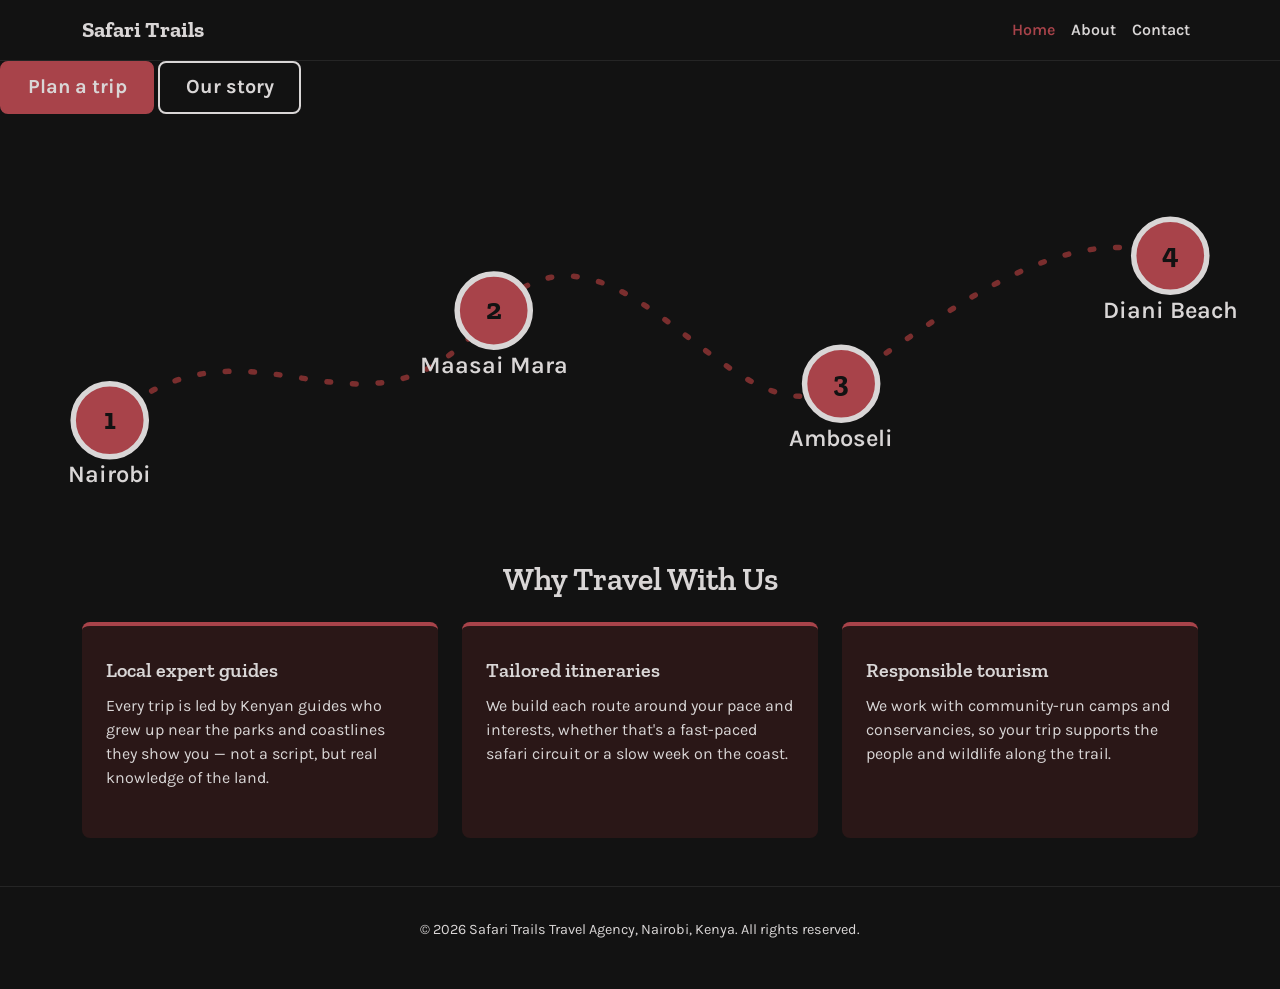
==== index.html @ f6e45094 "Complete index.html with css" ====
<!DOCTYPE html>
<html lang="en">
<head>
  <meta charset="UTF-8">
  <meta name="viewport" content="width=device-width, initial-scale=1.0">
  <title>Safari Trails Travel Agency | Kenya Safari &amp; Travel Specialists</title>
  <meta name="description" content="Safari Trails Travel Agency designs guided safari and getaway routes across Kenya, from the Maasai Mara to the Diani coast.">

  <!-- Bootstrap 5 -->
  <link href="https://cdn.jsdelivr.net/npm/bootstrap@5.3.3/dist/css/bootstrap.min.css" rel="stylesheet">

  <!-- Custom styles -->
  <link rel="stylesheet" href="css/style.css">
</head>
<body>

  <!-- Navigation -->
  <header>
    <nav class="navbar navbar-expand-lg navbar-dark sticky-top">
      <div class="container">
        <a class="navbar-brand" href="index.html">Safari Trails</a>
        <button class="navbar-toggler" type="button" data-bs-toggle="collapse" data-bs-target="#mainNav" aria-controls="mainNav" aria-expanded="false" aria-label="Toggle navigation">
          <span class="navbar-toggler-icon"></span>
        </button>
        <div class="collapse navbar-collapse" id="mainNav">
          <ul class="navbar-nav ms-auto">
            <li class="nav-item"><a class="nav-link active" aria-current="page" href="index.html">Home</a></li>
            <li class="nav-item"><a class="nav-link" href="about.html">About</a></li>
            <li class="nav-item"><a class="nav-link" href="contact.html">Contact</a></li>
          </ul>
        </div>
      </div>
    </nav>
  </header>

  <!-- Hero -->
  <a href="contact.html" class="btn btn-trail btn-lg">Plan a trip</a>
          <a href="about.html" class="btn btn-trail-outline btn-lg">Our story</a>
        </div>
      </div>

      <!-- Signature element: the Safari Trails route map -->
      <svg class="trail-map" viewBox="0 0 700 200" xmlns="http://www.w3.org/2000/svg"
           role="img" aria-label="Route map showing the Safari Trails journey from Nairobi to the Maasai Mara, Amboseli and Diani Beach">
        <path class="trail-path" d="M60,150 C140,80 200,180 270,90 C340,20 400,170 460,130 C520,90 580,40 640,60" />
        <g class="trail-stop">
          <circle cx="60" cy="150" r="20"/>
          <text class="stop-number" x="60" y="151">1</text>
          <text class="stop-label" x="60" y="184">Nairobi</text>
        </g>
        <g class="trail-stop">
          <circle cx="270" cy="90" r="20"/>
          <text class="stop-number" x="270" y="91">2</text>
          <text class="stop-label" x="270" y="124">Maasai Mara</text>
        </g>
        <g class="trail-stop">
          <circle cx="460" cy="130" r="20"/>
          <text class="stop-number" x="460" y="131">3</text>
          <text class="stop-label" x="460" y="164">Amboseli</text>
        </g>
        <g class="trail-stop">
          <circle cx="640" cy="60" r="20"/>
          <text class="stop-number" x="640" y="61">4</text>
          <text class="stop-label" x="640" y="94">Diani Beach</text>
        </g>
      </svg>
    </div>
  </section>

  <!-- Why travel with us -->
  <section class="py-5">
    <div class="container">
      <h2 class="text-center mb-4">Why Travel With Us</h2>
      <div class="row g-4">
        <div class="col-md-4">
          <div class="value-card">
            <h3>Local expert guides</h3>
            <p>Every trip is led by Kenyan guides who grew up near the
              parks and coastlines they show you &mdash; not a script,
              but real knowledge of the land.</p>
          </div>
        </div>
        <div class="col-md-4">
          <div class="value-card">
            <h3>Tailored itineraries</h3>
            <p>We build each route around your pace and interests,
              whether that's a fast-paced safari circuit or a slow week
              on the coast.</p>
          </div>
        </div>
        <div class="col-md-4">
          <div class="value-card">
            <h3>Responsible tourism</h3>
            <p>We work with community-run camps and conservancies,
              so your trip supports the people and wildlife along
              the trail.</p>
          </div>
        </div>
      </div>
    </div>
  </section>

  <!-- Footer -->

  <!-- Footer -->
  <footer>
    <div class="container">
      <p>&copy; 2026 Safari Trails Travel Agency, Nairobi, Kenya. All rights reserved.</p>
    </div>
  </footer>

  <!-- Bootstrap JS -->
  <script src="https://cdn.jsdelivr.net/npm/bootstrap@5.3.3/dist/js/bootstrap.bundle.min.js"></script>
  <script src="js/script.js"></script>
</body>
</html>
---- css/style.css ----
/* =========================================================
   Safari Trails Travel Agency — Base Stylesheet
   Design tokens: colour palette, typography, layout primitives
   ========================================================= */

@import url('https://fonts.googleapis.com/css2?family=Zilla+Slab:wght@500;600;700&family=Karla:wght@400;500;600;700&display=swap');

:root {
  /* Colour palette */
  --color-bark: #121212;     
  --color-grass: #D9D6D6;   
  --color-surface: #2A1717; 
  --color-amber: #A8434A;    
  --color-rust: #7A2E2E;     
  --color-olive: #8C8C8C;    

  /* Typography */
  --font-display: "Zilla Slab", serif;
  --font-body: "Karla", sans-serif;
}

/*  Base */
body {
  font-family: var(--font-body);
  color: var(--color-grass);
  background-color: var(--color-bark);
}

h1, h2, h3, h4, h5, h6 {
  font-family: var(--font-display);
  font-weight: 600;
  color: var(--color-grass);
}

a { color: var(--color-rust); text-decoration: none; }
a:hover { color: var(--color-amber); }

.eyebrow {
  text-transform: uppercase;
  letter-spacing: 0.18em;
  font-size: 0.8rem;
  font-weight: 700;
  color: var(--color-amber);
}

/* Navigation */
.navbar {
  background-color: var(--color-bark);
  border-bottom: 1px solid rgba(255, 255, 255, 0.08);
}

.navbar-brand {
  font-family: var(--font-display);
  font-weight: 700;
  font-size: 1.4rem;
  color: var(--color-grass) !important;
}

.navbar-nav .nav-link {
  color: var(--color-grass) !important;
  font-weight: 600;
}

.navbar-nav .nav-link.active,
.navbar-nav .nav-link:hover {
  color: var(--color-amber) !important;
}

/* Buttons */
.btn-trail {
  background-color: var(--color-amber);
  border: 2px solid var(--color-amber);
  color: var(--color-grass);
  font-weight: 700;
  padding: 0.6rem 1.6rem;
}

.btn-trail:hover {
  background-color: var(--color-rust);
  border-color: var(--color-rust);
  color: var(--color-grass);
}

.btn-trail-outline {
  background-color: transparent;
  border: 2px solid var(--color-grass);
  color: var(--color-grass);
  font-weight: 700;
  padding: 0.6rem 1.6rem;
}

.btn-trail-outline:hover {
  background-color: var(--color-grass);
  border-color: var(--color-grass);
  color: var(--color-bark);
}

/* Hero */
.hero {
  background-color: var(--color-bark);
  color: var(--color-grass);
  padding: 4.5rem 0 2.5rem;
}

.hero h1 { color: var(--color-grass); font-size: 2.6rem; margin: 1rem 0 1.25rem; }
.hero .lead { max-width: 36rem; color: var(--color-grass); opacity: 0.92; margin-bottom: 1.75rem; }
.hero .btn { margin: 0.25rem 0.5rem 0.25rem 0; }
.trail-map { width: 100%; height: auto; margin-top: 2rem; }

.trail-map .trail-path {
  fill: none;
  stroke: var(--color-rust);
  stroke-width: 3;
  stroke-linecap: round;
  stroke-dasharray: 2 12;
}

.trail-map .trail-stop circle {
  fill: var(--color-amber);
  stroke: var(--color-grass);
  stroke-width: 3;
}

.trail-map .trail-stop .stop-number {
  fill: var(--color-bark);
  font-family: var(--font-display);
  font-weight: 700;
  font-size: 16px;
  text-anchor: middle;
  dominant-baseline: middle;
}

.trail-map .trail-stop .stop-label {
  fill: var(--color-grass);
  font-family: var(--font-body);
  font-weight: 600;
  font-size: 13px;
  text-anchor: middle;
}

.trail-divider {
  border: none;
  border-top: 3px dotted var(--color-rust);
  position: relative;
  margin: 3rem 0;
}

.trail-divider::after {
  content: "";
  position: absolute;
  top: -8px; left: 50%;
  transform: translateX(-50%);
  width: 16px; height: 16px;
  border-radius: 50%;
  background-color: var(--color-amber);
  border: 2px solid var(--color-grass);
}

.value-card {
  background-color: var(--color-surface);
  border-radius: 0.5rem;
  padding: 2rem 1.5rem;
  height: 100%;
  border-top: 4px solid var(--color-amber);
}

.value-card h3 { font-size: 1.25rem; margin-bottom: 0.75rem; }

/* Team avatars (initials, used until real photos are added) */
.avatar-initials {
  width: 80px; height: 80px; border-radius: 50%;
  background-color: var(--color-bark);
  color: var(--color-grass);
  font-family: var(--font-display);
  font-weight: 700; font-size: 1.5rem;
  display: flex; align-items: center; justify-content: center;
  margin: 0 auto 1rem auto;
}

.team-card {
  background-color: var(--color-surface);
  border-radius: 0.5rem;
  padding: 2rem 1.5rem;
  text-align: center;
  height: 100%;
}

.team-card .role {
  color: var(--color-rust);
  font-weight: 700;
  font-size: 0.9rem;
  text-transform: uppercase;
  letter-spacing: 0.06em;
  margin-bottom: 0.75rem;
}

/* Page header (for About / Contact) */
.page-header {
  background-color: var(--color-bark);
  color: var(--color-grass);
  padding: 3.5rem 0;
  text-align: center;
}

.page-header h1 { color: var(--color-grass); margin-bottom: 0.5rem; }

/* Contact info + form */
.contact-info-card {
  background-color: var(--color-surface);
  border-radius: 0.5rem;
  padding: 2rem;
  height: 100%;
}

.contact-info-card dt {
  font-weight: 700;
  color: var(--color-rust);
  text-transform: uppercase;
  font-size: 0.8rem;
  letter-spacing: 0.05em;
  margin-top: 1rem;
}

.contact-form .form-control,
.contact-form .form-select {
  background-color: var(--color-surface);
  color: var(--color-grass);
  border: 1px solid var(--color-rust);
  border-radius: 0.4rem;
}

.contact-form .form-control:focus,
.contact-form .form-select:focus {
  border-color: var(--color-amber);
  box-shadow: 0 0 0 0.2rem rgba(168, 67, 74, 0.3);
}

.contact-form label { font-weight: 600; margin-bottom: 0.3rem; }

/* Footer */
footer {
  background-color: var(--color-bark);
  color: var(--color-grass);
  padding: 2rem 0;
  text-align: center;
  font-size: 0.9rem;
  border-top: 1px solid rgba(255, 255, 255, 0.08);
}

footer a { color: var(--color-grass); }
footer a:hover { color: var(--color-amber); }

/* Responsive tweaks */
@media (max-width: 576px) {
  .hero { padding: 3rem 0 2rem; text-align: center; }
  .hero h1 { font-size: 2rem; }
  .hero .btn { display: block; width: 100%; margin: 0.4rem 0; }
  .trail-map .stop-label { font-size: 11px; }
}
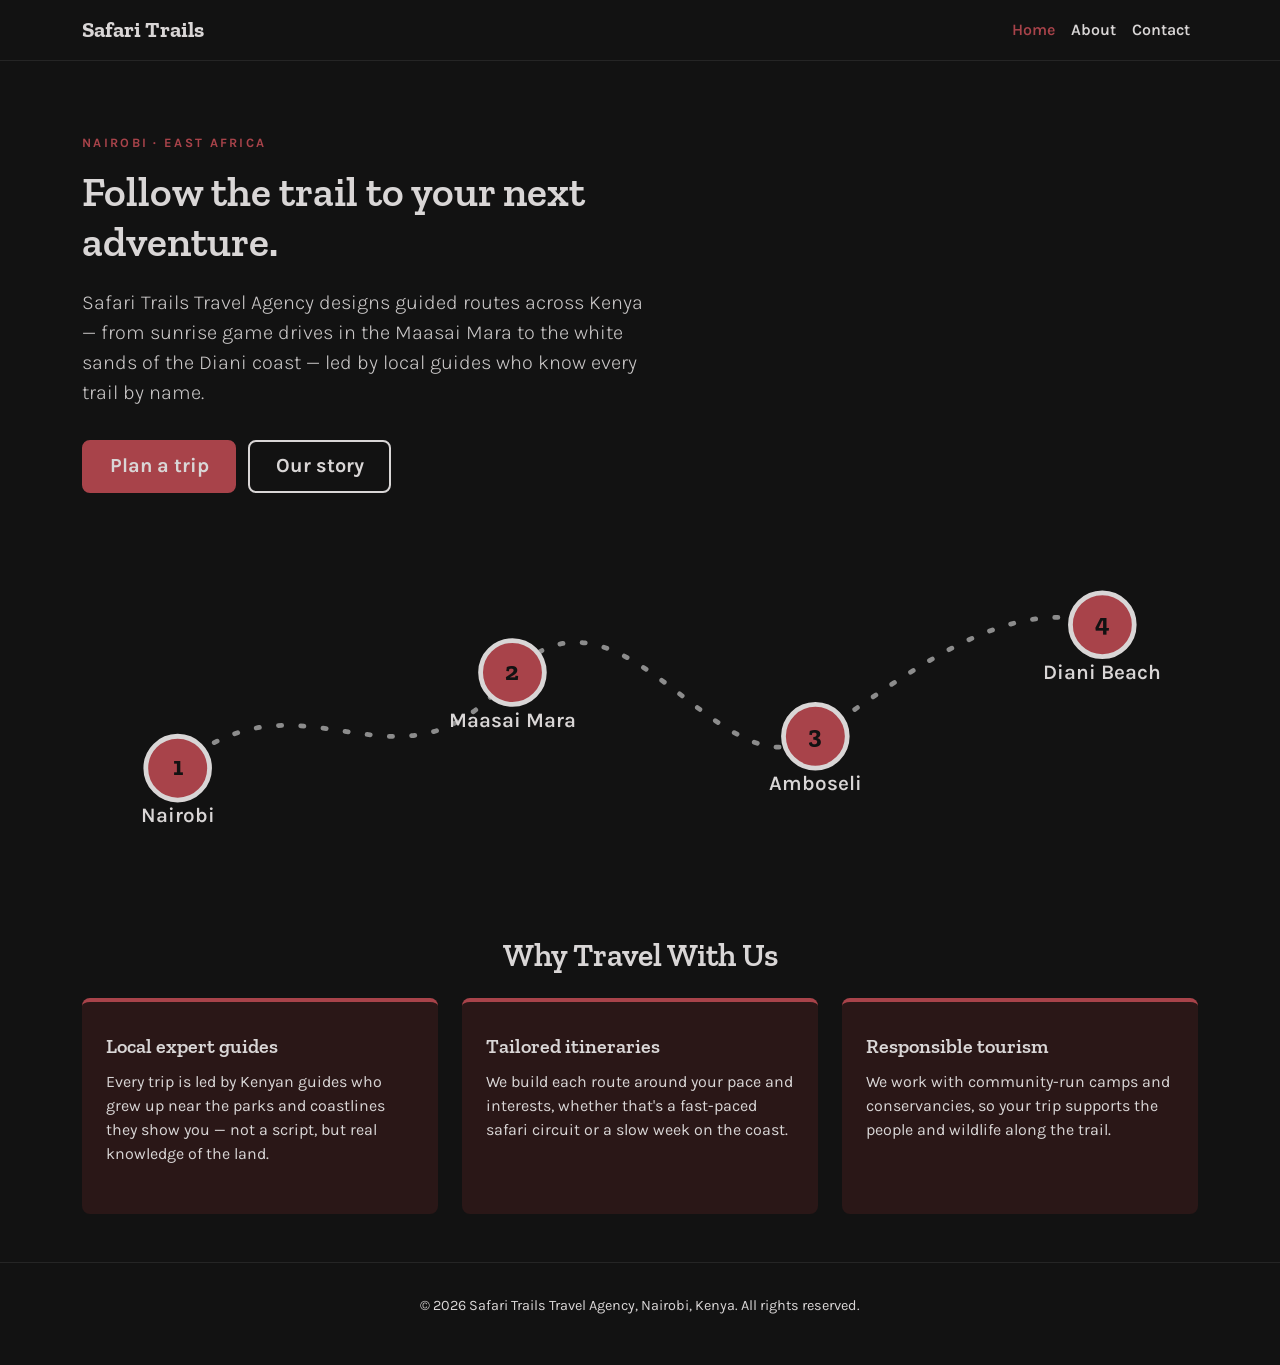
==== commit f2b3baf1: "adding a few touches in index.html" ====
--- a/index.html
+++ b/index.html
@@ -34,7 +34,19 @@
   </header>
 
   <!-- Hero -->
-  <a href="contact.html" class="btn btn-trail btn-lg">Plan a trip</a>
+  <section class="hero">
+    <div class="container">
+      <div class="row align-items-center">
+        <div class="col-lg-7">
+          <p class="eyebrow">Nairobi &middot; East Africa</p>
+          <h1>Follow the trail to your next adventure.</h1>
+          <p class="lead">
+            Safari Trails Travel Agency designs guided routes across Kenya
+            &mdash; from sunrise game drives in the Maasai Mara to the white
+            sands of the Diani coast &mdash; led by local guides who know
+            every trail by name.
+          </p>
+          <a href="contact.html" class="btn btn-trail btn-lg">Plan a trip</a>
           <a href="about.html" class="btn btn-trail-outline btn-lg">Our story</a>
         </div>
       </div>
@@ -101,8 +113,6 @@
   </section>
 
   <!-- Footer -->
-
-  <!-- Footer -->
   <footer>
     <div class="container">
       <p>&copy; 2026 Safari Trails Travel Agency, Nairobi, Kenya. All rights reserved.</p>
--- a/css/style.css
+++ b/css/style.css
@@ -6,20 +6,17 @@
 @import url('https://fonts.googleapis.com/css2?family=Zilla+Slab:wght@500;600;700&family=Karla:wght@400;500;600;700&display=swap');
 
 :root {
-  /* Colour palette */
-  --color-bark: #121212;     
-  --color-grass: #D9D6D6;   
-  --color-surface: #2A1717; 
-  --color-amber: #A8434A;    
-  --color-rust: #7A2E2E;     
-  --color-olive: #8C8C8C;    
-
-  /* Typography */
+  --color-bark: #121212;     /* near-black — page background, header, footer, hero */
+  --color-grass: #D9D6D6;    /* light warm grey — body text, headings, text on dark sections */
+  --color-surface: #2A1717;  /* dark maroon — card / surface background */
+  --color-amber: #A8434A;    /* primary accent — CTAs, active states, links on hover */
+  --color-rust: #7A2E2E;     /* secondary accent — hover state, darker red */
+  --color-olive: #8C8C8C;    /* tertiary accent — muted secondary text, tags */
+
   --font-display: "Zilla Slab", serif;
   --font-body: "Karla", sans-serif;
 }
 
-/*  Base */
 body {
   font-family: var(--font-body);
   color: var(--color-grass);
@@ -43,7 +40,6 @@
   color: var(--color-amber);
 }
 
-/* Navigation */
 .navbar {
   background-color: var(--color-bark);
   border-bottom: 1px solid rgba(255, 255, 255, 0.08);
@@ -66,7 +62,6 @@
   color: var(--color-amber) !important;
 }
 
-/* Buttons */
 .btn-trail {
   background-color: var(--color-amber);
   border: 2px solid var(--color-amber);
@@ -95,7 +90,6 @@
   color: var(--color-bark);
 }
 
-/* Hero */
 .hero {
   background-color: var(--color-bark);
   color: var(--color-grass);
@@ -105,11 +99,12 @@
 .hero h1 { color: var(--color-grass); font-size: 2.6rem; margin: 1rem 0 1.25rem; }
 .hero .lead { max-width: 36rem; color: var(--color-grass); opacity: 0.92; margin-bottom: 1.75rem; }
 .hero .btn { margin: 0.25rem 0.5rem 0.25rem 0; }
+
 .trail-map { width: 100%; height: auto; margin-top: 2rem; }
 
 .trail-map .trail-path {
   fill: none;
-  stroke: var(--color-rust);
+  stroke: var(--color-olive);
   stroke-width: 3;
   stroke-linecap: round;
   stroke-dasharray: 2 12;
@@ -140,7 +135,7 @@
 
 .trail-divider {
   border: none;
-  border-top: 3px dotted var(--color-rust);
+  border-top: 3px dotted var(--color-olive);
   position: relative;
   margin: 3rem 0;
 }
@@ -166,7 +161,6 @@
 
 .value-card h3 { font-size: 1.25rem; margin-bottom: 0.75rem; }
 
-/* Team avatars (initials, used until real photos are added) */
 .avatar-initials {
   width: 80px; height: 80px; border-radius: 50%;
   background-color: var(--color-bark);
@@ -194,7 +188,6 @@
   margin-bottom: 0.75rem;
 }
 
-/* Page header (for About / Contact) */
 .page-header {
   background-color: var(--color-bark);
   color: var(--color-grass);
@@ -204,7 +197,6 @@
 
 .page-header h1 { color: var(--color-grass); margin-bottom: 0.5rem; }
 
-/* Contact info + form */
 .contact-info-card {
   background-color: var(--color-surface);
   border-radius: 0.5rem;
@@ -237,7 +229,6 @@
 
 .contact-form label { font-weight: 600; margin-bottom: 0.3rem; }
 
-/* Footer */
 footer {
   background-color: var(--color-bark);
   color: var(--color-grass);
@@ -250,7 +241,6 @@
 footer a { color: var(--color-grass); }
 footer a:hover { color: var(--color-amber); }
 
-/* Responsive tweaks */
 @media (max-width: 576px) {
   .hero { padding: 3rem 0 2rem; text-align: center; }
   .hero h1 { font-size: 2rem; }
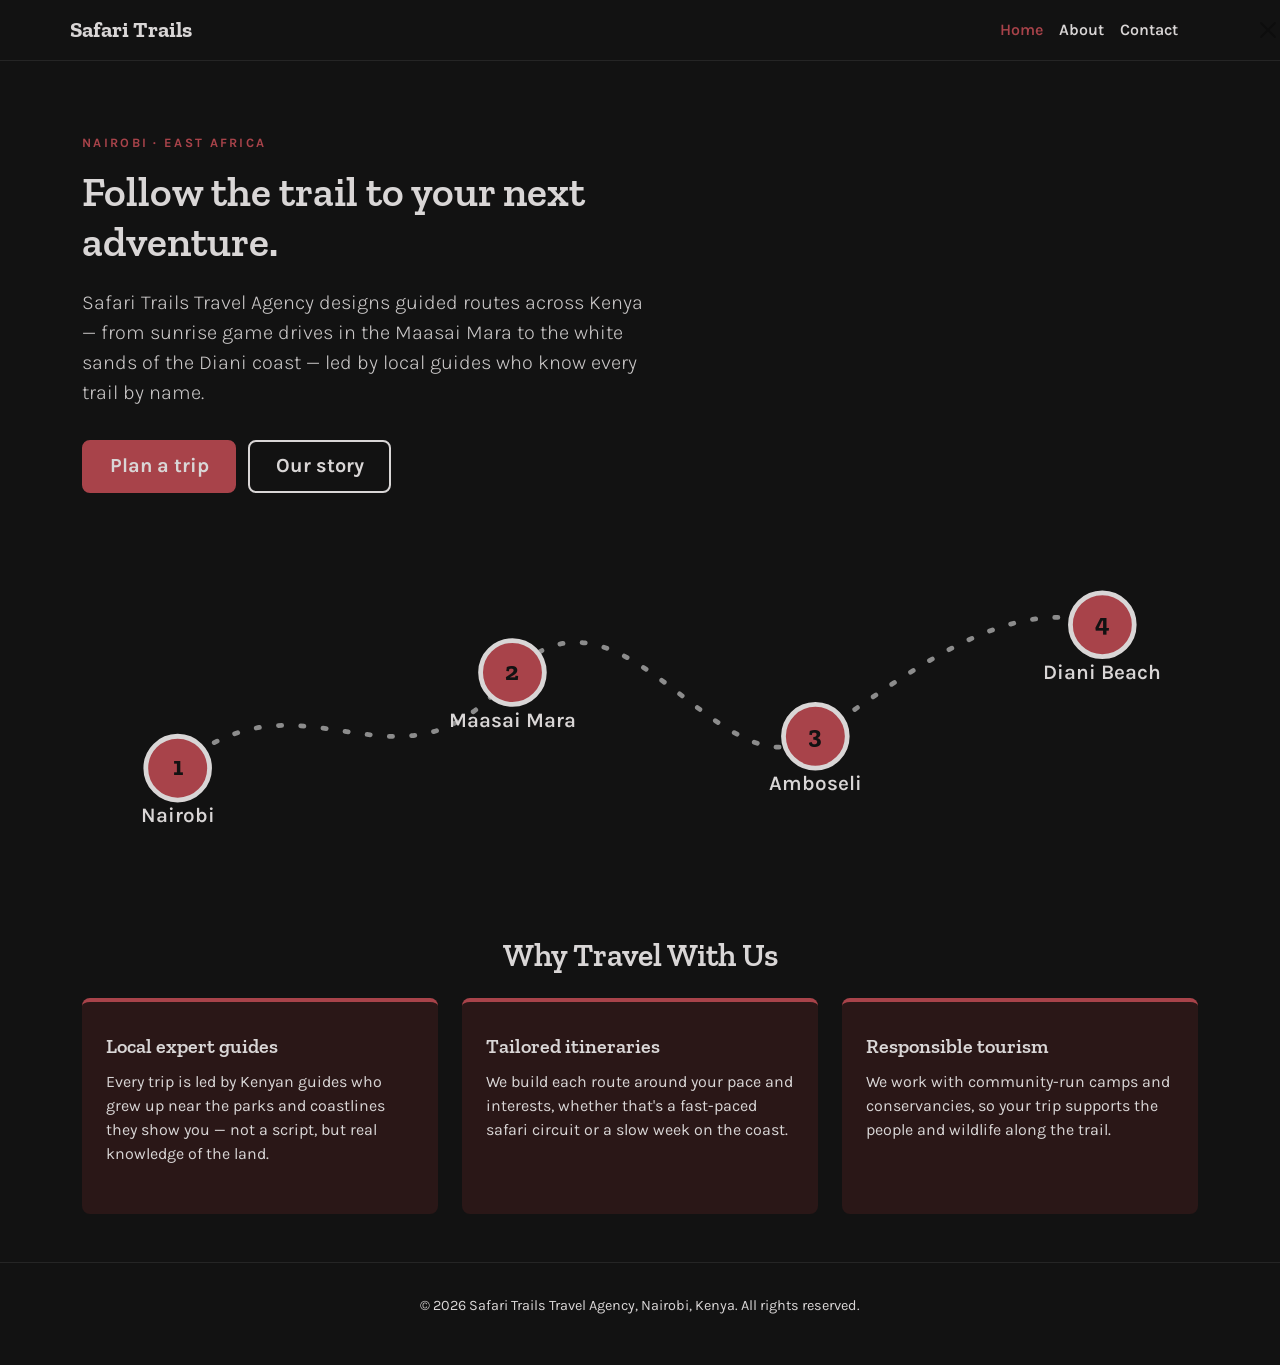
==== commit f2a7a356: "About.html and css" ====
--- a/index.html
+++ b/index.html
@@ -30,6 +30,7 @@
           </ul>
         </div>
       </div>
+      <button type="button" class="btn-close" disabled aria-label="Close"></button>
     </nav>
   </header>
 
--- a/css/style.css
+++ b/css/style.css
@@ -246,4 +246,7 @@
   .hero h1 { font-size: 2rem; }
   .hero .btn { display: block; width: 100%; margin: 0.4rem 0; }
   .trail-map .stop-label { font-size: 11px; }
+  .page-header { padding: 2.5rem 0; }
+  .team-card,
+  .contact-info-card { margin-bottom: 1rem; }
 }
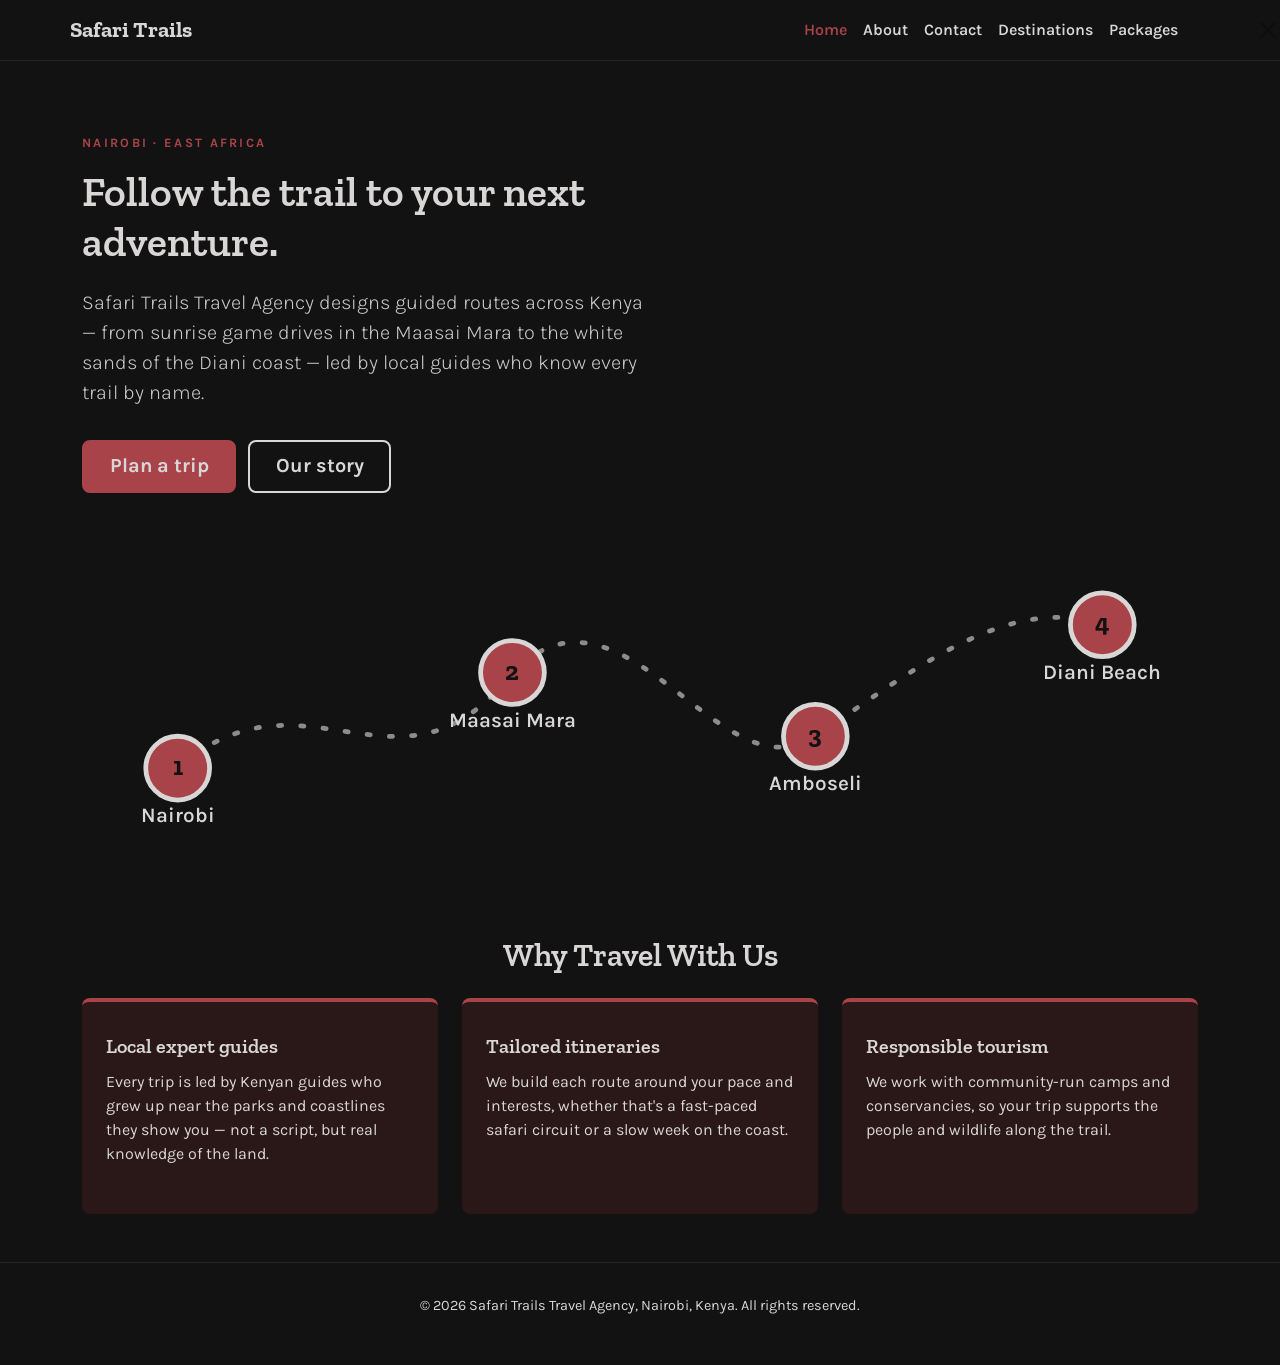
==== commit 32b5b619: "Add coastal and custom packages to packages page" ====
--- a/index.html
+++ b/index.html
@@ -27,6 +27,8 @@
             <li class="nav-item"><a class="nav-link active" aria-current="page" href="index.html">Home</a></li>
             <li class="nav-item"><a class="nav-link" href="about.html">About</a></li>
             <li class="nav-item"><a class="nav-link" href="contact.html">Contact</a></li>
+            <li class="nav-item"><a class="nav-link" href="destinations.html">Destinations</a></li>
+            <li class="nav-item"><a class="nav-link" href="packages.html">Packages</a></li>
           </ul>
         </div>
       </div>
--- a/css/style.css
+++ b/css/style.css
@@ -170,6 +170,16 @@
   display: flex; align-items: center; justify-content: center;
   margin: 0 auto 1rem auto;
 }
+.team-photo {
+  width: 96px;
+  height: 96px;
+  border-radius: 50%;
+  object-fit: cover;
+  background-color: var(--color-surface);
+  border: 2px solid var(--color-amber);
+  margin: 0 auto 1rem auto;
+  display: block;
+}
 
 .team-card {
   background-color: var(--color-surface);
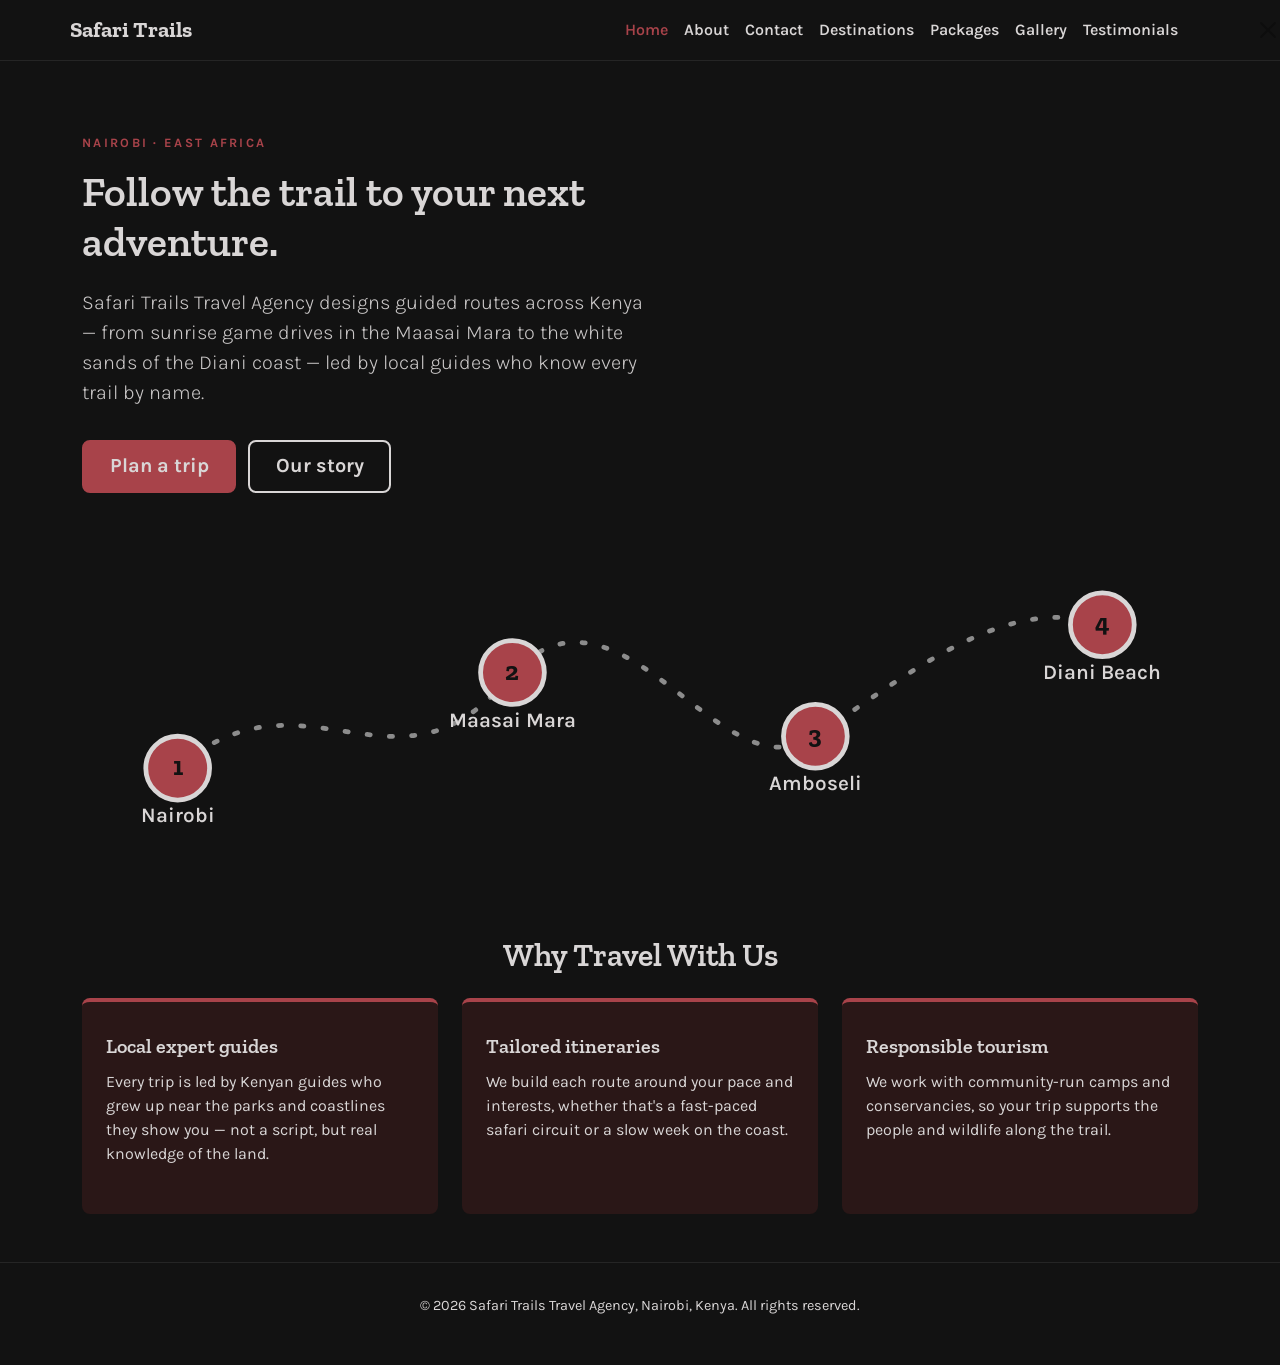
==== commit c34bed4a: "adding the remaining navbars to link all 7 pages" ====
--- a/index.html
+++ b/index.html
@@ -29,6 +29,8 @@
             <li class="nav-item"><a class="nav-link" href="contact.html">Contact</a></li>
             <li class="nav-item"><a class="nav-link" href="destinations.html">Destinations</a></li>
             <li class="nav-item"><a class="nav-link" href="packages.html">Packages</a></li>
+            <li class="nav-item"><a class="nav-link" href="gallery.html">Gallery</a></li>
+            <li class="nav-item"><a class="nav-link" href="testimonials.html">Testimonials</a></li>
           </ul>
         </div>
       </div>
--- a/css/style.css
+++ b/css/style.css
@@ -239,6 +239,55 @@
 
 .contact-form label { font-weight: 600; margin-bottom: 0.3rem; }
 
+/* Gallery grid */
+.gallery-item {
+  position: relative;
+  overflow: hidden;
+  border-radius: 6px;
+  cursor: pointer;
+  aspect-ratio: 4 / 3;
+  background: #c8b89a; /* placeholder colour while image loads */
+}
+
+.gallery-img {
+  width: 100%;
+  height: 100%;
+  object-fit: cover;
+  display: block;
+  transition: transform 0.35s ease;
+}
+
+.gallery-item:hover .gallery-img {
+  transform: scale(1.06);
+}
+
+/* Hover overlay label */
+.gallery-overlay {
+  position: absolute;
+  inset: 0;
+  background: rgba(42, 26, 10, 0.45);
+  display: flex;
+  align-items: flex-end;
+  padding: 0.75rem;
+  opacity: 0;
+  transition: opacity 0.25s ease;
+}
+
+.gallery-item:hover .gallery-overlay {
+  opacity: 1;
+}
+
+.gallery-overlay span {
+  background: rgba(196, 124, 43, 0.9);
+  color: #fff;
+  font-size: 0.72rem;
+  font-weight: 600;
+  letter-spacing: 0.06em;
+  text-transform: uppercase;
+  padding: 2px 8px;
+  border-radius: 3px;
+}
+
 footer {
   background-color: var(--color-bark);
   color: var(--color-grass);
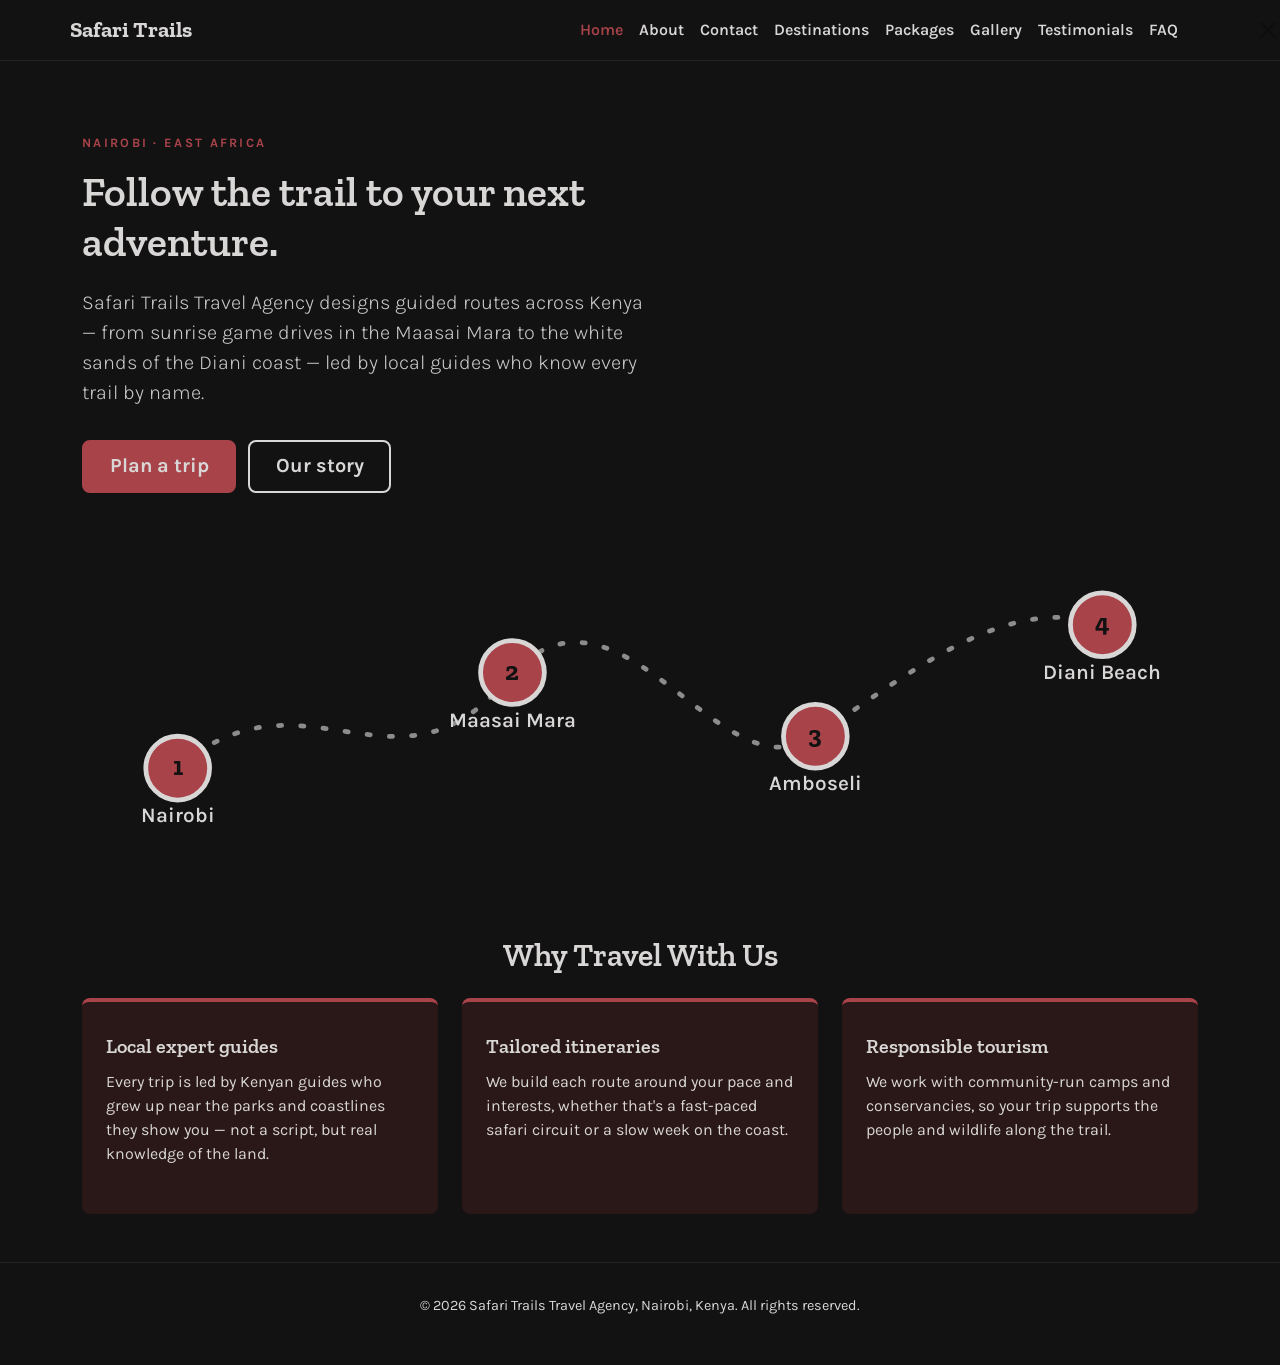
==== commit b3d1aa99: "Add FAQ link to navbar across all pages" ====
--- a/index.html
+++ b/index.html
@@ -31,6 +31,7 @@
             <li class="nav-item"><a class="nav-link" href="packages.html">Packages</a></li>
             <li class="nav-item"><a class="nav-link" href="gallery.html">Gallery</a></li>
             <li class="nav-item"><a class="nav-link" href="testimonials.html">Testimonials</a></li>
+            <li class="nav-item"><a class="nav-link" href="faq.html">FAQ</a></li>
           </ul>
         </div>
       </div>
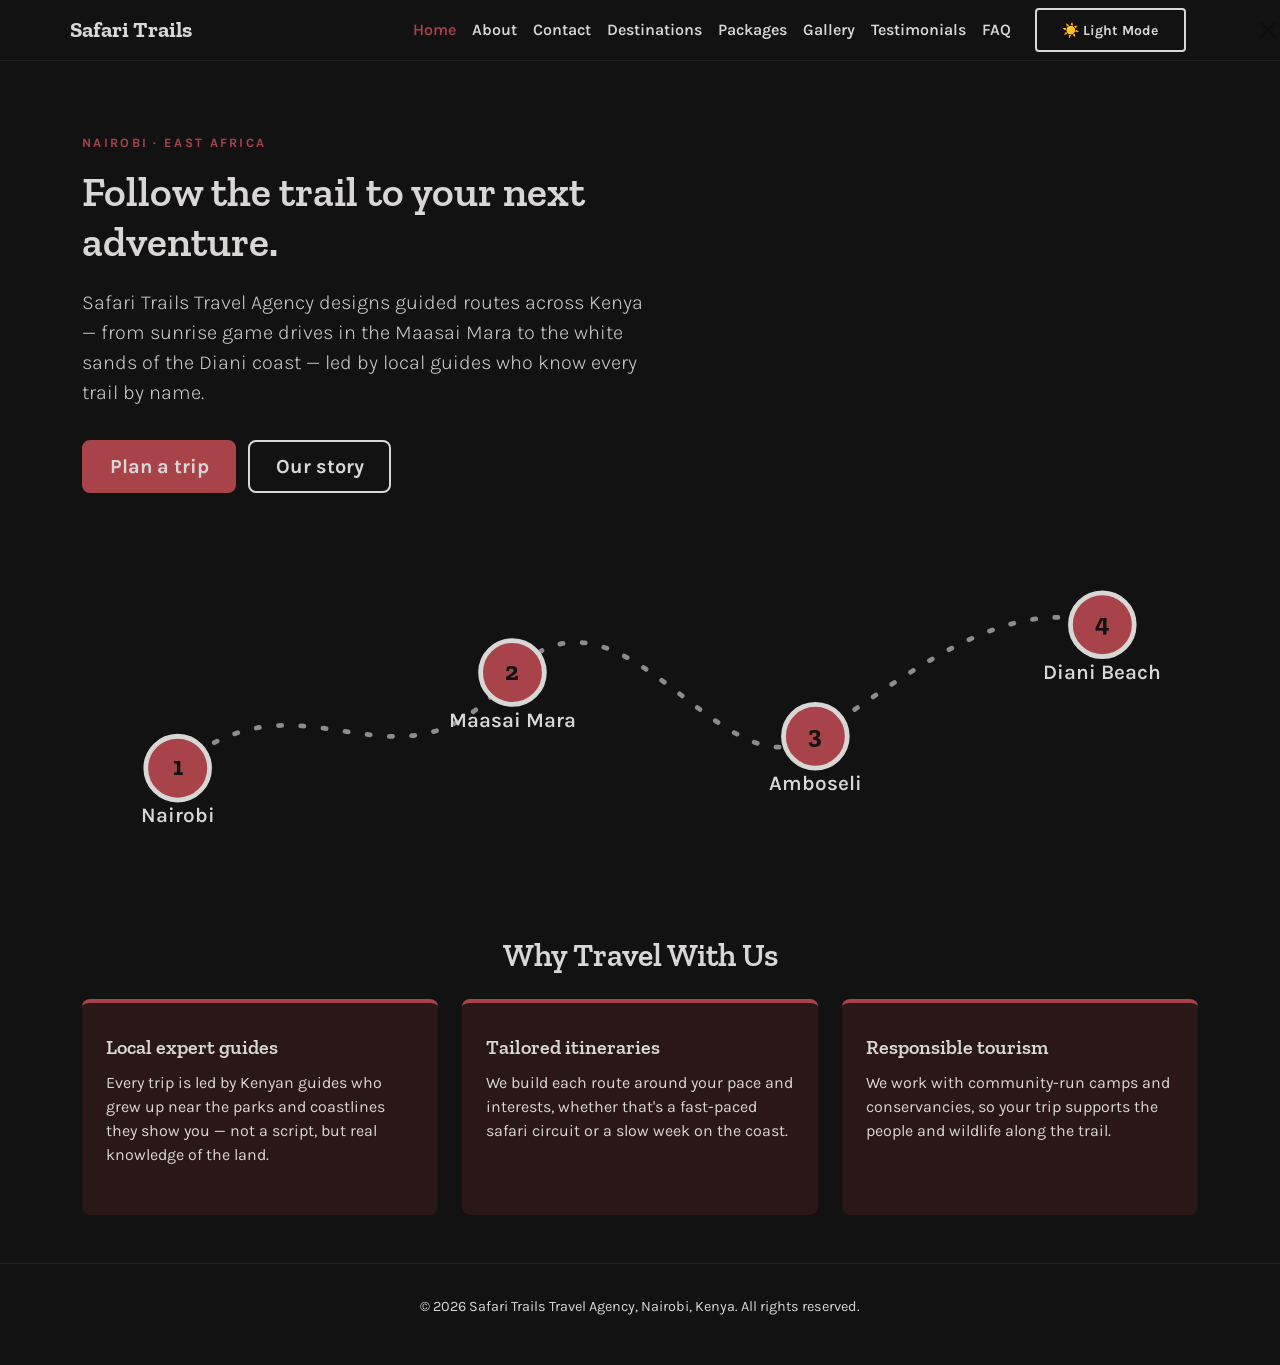
==== commit 5b9d32b8: "Add theme toggle button to navbar on all pages" ====
--- a/index.html
+++ b/index.html
@@ -34,6 +34,9 @@
             <li class="nav-item"><a class="nav-link" href="faq.html">FAQ</a></li>
           </ul>
         </div>
+
+        <!-- Dark / light mode toggle button -->
+<button id="themeToggle" class="btn btn-trail-outline btn-sm ms-3">☀️ Light Mode</button>
       </div>
       <button type="button" class="btn-close" disabled aria-label="Close"></button>
     </nav>
@@ -128,5 +131,6 @@
   <!-- Bootstrap JS -->
   <script src="https://cdn.jsdelivr.net/npm/bootstrap@5.3.3/dist/js/bootstrap.bundle.min.js"></script>
   <script src="js/script.js"></script>
+  
 </body>
 </html>
--- a/css/style.css
+++ b/css/style.css
@@ -17,6 +17,10 @@
   --font-body: "Karla", sans-serif;
 }
 
+/* ----------------------------------------------------------
+   BASE
+   ---------------------------------------------------------- */
+
 body {
   font-family: var(--font-body);
   color: var(--color-grass);
@@ -40,6 +44,10 @@
   color: var(--color-amber);
 }
 
+/* ----------------------------------------------------------
+   NAVIGATION
+   ---------------------------------------------------------- */
+
 .navbar {
   background-color: var(--color-bark);
   border-bottom: 1px solid rgba(255, 255, 255, 0.08);
@@ -61,6 +69,10 @@
 .navbar-nav .nav-link:hover {
   color: var(--color-amber) !important;
 }
+
+/* ----------------------------------------------------------
+   BUTTONS
+   ---------------------------------------------------------- */
 
 .btn-trail {
   background-color: var(--color-amber);
@@ -90,6 +102,10 @@
   color: var(--color-bark);
 }
 
+/* ----------------------------------------------------------
+   HERO SECTION
+   ---------------------------------------------------------- */
+
 .hero {
   background-color: var(--color-bark);
   color: var(--color-grass);
@@ -100,6 +116,7 @@
 .hero .lead { max-width: 36rem; color: var(--color-grass); opacity: 0.92; margin-bottom: 1.75rem; }
 .hero .btn { margin: 0.25rem 0.5rem 0.25rem 0; }
 
+/* SVG route map on homepage */
 .trail-map { width: 100%; height: auto; margin-top: 2rem; }
 
 .trail-map .trail-path {
@@ -132,6 +149,10 @@
   font-size: 13px;
   text-anchor: middle;
 }
+
+/* ----------------------------------------------------------
+   DIVIDER
+   ---------------------------------------------------------- */
 
 .trail-divider {
   border: none;
@@ -151,6 +172,23 @@
   border: 2px solid var(--color-grass);
 }
 
+/* ----------------------------------------------------------
+   PAGE HEADER BANNER
+   ---------------------------------------------------------- */
+
+.page-header {
+  background-color: var(--color-bark);
+  color: var(--color-grass);
+  padding: 3.5rem 0;
+  text-align: center;
+}
+
+.page-header h1 { color: var(--color-grass); margin-bottom: 0.5rem; }
+
+/* ----------------------------------------------------------
+   HOME — VALUE CARDS
+   ---------------------------------------------------------- */
+
 .value-card {
   background-color: var(--color-surface);
   border-radius: 0.5rem;
@@ -160,6 +198,10 @@
 }
 
 .value-card h3 { font-size: 1.25rem; margin-bottom: 0.75rem; }
+
+/* ----------------------------------------------------------
+   ABOUT — TEAM CARDS
+   ---------------------------------------------------------- */
 
 .avatar-initials {
   width: 80px; height: 80px; border-radius: 50%;
@@ -170,6 +212,7 @@
   display: flex; align-items: center; justify-content: center;
   margin: 0 auto 1rem auto;
 }
+
 .team-photo {
   width: 96px;
   height: 96px;
@@ -198,14 +241,9 @@
   margin-bottom: 0.75rem;
 }
 
-.page-header {
-  background-color: var(--color-bark);
-  color: var(--color-grass);
-  padding: 3.5rem 0;
-  text-align: center;
-}
-
-.page-header h1 { color: var(--color-grass); margin-bottom: 0.5rem; }
+/* ----------------------------------------------------------
+   CONTACT PAGE
+   ---------------------------------------------------------- */
 
 .contact-info-card {
   background-color: var(--color-surface);
@@ -239,14 +277,112 @@
 
 .contact-form label { font-weight: 600; margin-bottom: 0.3rem; }
 
-/* Gallery grid */
+/* ----------------------------------------------------------
+   FILTER BAR — destinations and gallery pages
+   ---------------------------------------------------------- */
+
+/* Override Bootstrap bg-light so filter bar matches dark page */
+.filter-bar {
+  background-color: var(--color-bark);
+  border-bottom: 1px solid rgba(255, 255, 255, 0.08);
+  padding: 1rem 0;
+}
+
+/* Keeps Bootstrap section dark even if bg-light class is present */
+section.bg-light {
+  background-color: var(--color-bark) !important;
+  border-bottom-color: rgba(255, 255, 255, 0.08) !important;
+}
+
+/* ----------------------------------------------------------
+   DESTINATION CARDS
+   ---------------------------------------------------------- */
+
+/* Card container — full height flex column */
+.destination-card {
+  background-color: var(--color-surface);
+  border: 1px solid var(--color-rust);
+  border-radius: 8px;
+  overflow: hidden;
+  height: 100%;
+  display: flex;
+  flex-direction: column;
+  transition: box-shadow 0.2s ease, transform 0.2s ease;
+}
+
+.destination-card:hover {
+  box-shadow: 0 6px 20px rgba(168, 67, 74, 0.2);
+  transform: translateY(-3px);
+}
+
+/* Image wrapper — fixed aspect ratio so all images are the same height */
+.destination-img-wrap {
+  position: relative;
+  overflow: hidden;
+  aspect-ratio: 4 / 3;
+  background: var(--color-surface);
+}
+
+/* Image fills the wrapper completely */
+.destination-img {
+  width: 100%;
+  height: 100%;
+  object-fit: cover;
+  display: block;
+  transition: transform 0.35s ease;
+}
+
+.destination-card:hover .destination-img {
+  transform: scale(1.04);
+}
+
+/* Coloured badge on top of the image — Safari / Coastal / Highland */
+.destination-badge {
+  position: absolute;
+  top: 12px;
+  left: 12px;
+  background: var(--color-amber);
+  color: var(--color-grass);
+  font-size: 0.72rem;
+  font-weight: 600;
+  letter-spacing: 0.06em;
+  text-transform: uppercase;
+  padding: 3px 10px;
+  border-radius: 4px;
+}
+
+/* Card text area */
+.destination-body {
+  padding: 1.25rem;
+  flex: 1;
+  display: flex;
+  flex-direction: column;
+}
+
+/* Small muted location and season line */
+.destination-meta {
+  font-size: 0.8rem;
+  color: var(--color-olive);
+  margin-bottom: 0.6rem;
+}
+
+/* Push the View packages button to the bottom of every card */
+.destination-body a {
+  margin-top: auto;
+}
+
+/* ----------------------------------------------------------
+   GALLERY GRID
+   ---------------------------------------------------------- */
+
+/* Photo item — fixed aspect ratio with hover zoom */
 .gallery-item {
   position: relative;
   overflow: hidden;
   border-radius: 6px;
   cursor: pointer;
   aspect-ratio: 4 / 3;
-  background: #c8b89a; /* placeholder colour while image loads */
+  background: var(--color-surface);
 }
 
 .gallery-img {
@@ -261,11 +397,11 @@
   transform: scale(1.06);
 }
 
-/* Hover overlay label */
+/* Dark overlay that fades in on hover */
 .gallery-overlay {
   position: absolute;
   inset: 0;
-  background: rgba(42, 26, 10, 0.45);
+  background: rgba(18, 18, 18, 0.55);
   display: flex;
   align-items: flex-end;
   padding: 0.75rem;
@@ -277,9 +413,10 @@
   opacity: 1;
 }
 
+/* Category label badge inside the overlay */
 .gallery-overlay span {
-  background: rgba(196, 124, 43, 0.9);
-  color: #fff;
+  background: var(--color-amber);
+  color: var(--color-grass);
   font-size: 0.72rem;
   font-weight: 600;
   letter-spacing: 0.06em;
@@ -288,6 +425,177 @@
   border-radius: 3px;
 }
 
+/* ----------------------------------------------------------
+   PACKAGES PAGE
+   ---------------------------------------------------------- */
+
+/* Card container */
+.package-card {
+  background-color: var(--color-surface);
+  border: 1px solid var(--color-rust);
+  border-radius: 8px;
+  overflow: hidden;
+  height: 100%;
+  display: flex;
+  flex-direction: column;
+}
+
+/* Featured card — highlighted with amber border */
+.package-card--featured {
+  border-color: var(--color-amber);
+  box-shadow: 0 4px 16px rgba(168, 67, 74, 0.25);
+}
+
+/* Custom card — dashed border style */
+.package-card--custom {
+  border-style: dashed;
+  border-color: var(--color-olive);
+}
+
+/* Dark header band at the top of each card */
+.package-header {
+  background: var(--color-bark);
+  color: var(--color-grass);
+  padding: 1.4rem 1.4rem 1.1rem;
+}
+
+.package-card--featured .package-header {
+  background: var(--color-amber);
+}
+
+.package-header .eyebrow {
+  color: var(--color-olive);
+  font-size: 0.72rem;
+  letter-spacing: 0.1em;
+  text-transform: uppercase;
+  margin-bottom: 0.35rem;
+}
+
+.package-card--featured .package-header .eyebrow {
+  color: var(--color-grass);
+}
+
+.package-duration {
+  color: var(--color-olive);
+  font-size: 0.85rem;
+  margin-bottom: 0;
+}
+
+.package-card--featured .package-duration {
+  color: var(--color-grass);
+}
+
+/* Card body */
+.package-body {
+  padding: 1.4rem;
+  flex: 1;
+  display: flex;
+  flex-direction: column;
+}
+
+.package-price {
+  font-size: 1.05rem;
+  margin-bottom: 1rem;
+  padding-bottom: 1rem;
+  border-bottom: 1px solid var(--color-rust);
+  color: var(--color-grass);
+}
+
+/* Includes list with amber tick marks */
+.package-includes {
+  list-style: none;
+  padding: 0;
+  margin: 0 0 1.5rem 0;
+  flex: 1;
+}
+
+.package-includes li {
+  padding: 0.28rem 0 0.28rem 1.4rem;
+  position: relative;
+  font-size: 0.9rem;
+  color: var(--color-grass);
+}
+
+.package-includes li::before {
+  content: "✓";
+  position: absolute;
+  left: 0;
+  color: var(--color-amber);
+  font-weight: 700;
+}
+
+/* ----------------------------------------------------------
+   TESTIMONIALS PAGE
+   ---------------------------------------------------------- */
+
+/* Testimonial card */
+.testimonial-card {
+  background-color: var(--color-surface);
+  border: 1px solid var(--color-rust);
+  border-radius: 8px;
+  padding: 1.75rem;
+  height: 100%;
+}
+
+/* Star rating — amber colour */
+.stars {
+  color: var(--color-amber);
+  font-size: 1.1rem;
+  letter-spacing: 2px;
+  margin-bottom: 1rem;
+}
+
+.testimonial-card blockquote {
+  margin: 0 0 1.25rem 0;
+  padding: 0;
+  border: none;
+  font-style: italic;
+  color: var(--color-grass);
+}
+
+.testimonial-card blockquote p {
+  margin: 0;
+  line-height: 1.7;
+}
+
+.testimonial-author {
+  border-top: 1px solid var(--color-rust);
+  padding-top: 1rem;
+}
+
+.author-name {
+  font-weight: 600;
+  margin-bottom: 0.15rem;
+  color: var(--color-grass);
+}
+
+.author-detail {
+  font-size: 0.8rem;
+  color: var(--color-olive);
+  margin: 0;
+}
+
+/* Stats bar numbers and labels */
+.stat-number {
+  font-size: 2rem;
+  font-weight: 700;
+  color: var(--color-amber);
+  margin: 0;
+  line-height: 1;
+}
+
+.stat-label {
+  font-size: 0.8rem;
+  color: var(--color-olive);
+  margin: 0.3rem 0 0 0;
+  text-transform: uppercase;
+  letter-spacing: 0.06em;
+}
+
+/* ----------------------------------------------------------
+   SITE FOOTER
+   ---------------------------------------------------------- */
+
 footer {
   background-color: var(--color-bark);
   color: var(--color-grass);
@@ -299,6 +607,10 @@
 
 footer a { color: var(--color-grass); }
 footer a:hover { color: var(--color-amber); }
+
+/* ----------------------------------------------------------
+   RESPONSIVE — MOBILE (max 576px)
+   ---------------------------------------------------------- */
 
 @media (max-width: 576px) {
   .hero { padding: 3rem 0 2rem; text-align: center; }
@@ -308,4 +620,7 @@
   .page-header { padding: 2.5rem 0; }
   .team-card,
   .contact-info-card { margin-bottom: 1rem; }
+  .destination-card,
+  .package-card,
+  .testimonial-card { margin-bottom: 1rem; }
 }
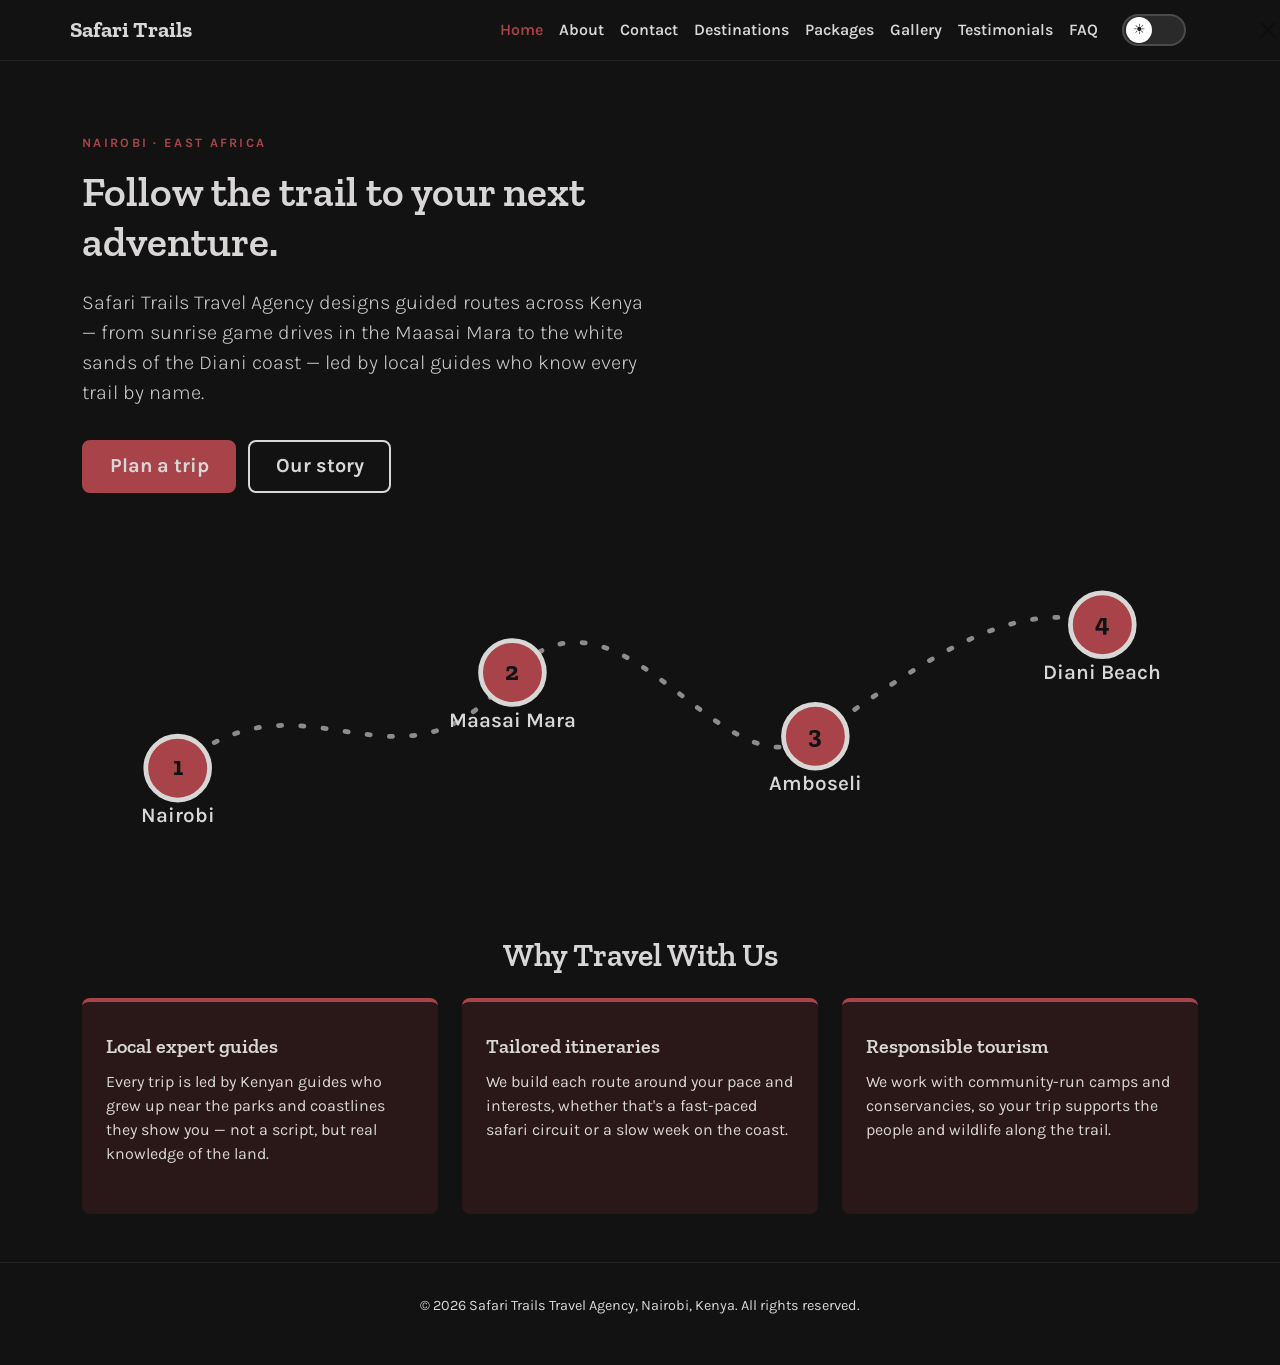
==== commit 54bc33b6: "Replace theme toggle button with sliding pill switch on all pages" ====
--- a/index.html
+++ b/index.html
@@ -35,8 +35,15 @@
           </ul>
         </div>
 
-        <!-- Dark / light mode toggle button -->
-<button id="themeToggle" class="btn btn-trail-outline btn-sm ms-3">☀️ Light Mode</button>
+        <!-- Dark / light mode toggle switch -->
+        <div class="theme-switch ms-3" id="themeToggle" role="button" aria-label="Toggle light and dark mode">
+          <div class="theme-switch-track">
+            <span class="theme-switch-thumb">
+              <span class="theme-icon sun">&#9728;</span>
+              <span class="theme-icon moon">&#9790;</span>
+            </span>
+          </div>
+        </div>
       </div>
       <button type="button" class="btn-close" disabled aria-label="Close"></button>
     </nav>
--- a/css/style.css
+++ b/css/style.css
@@ -590,6 +590,209 @@
   margin: 0.3rem 0 0 0;
   text-transform: uppercase;
   letter-spacing: 0.06em;
+}
+
+/* ----------------------------------------------------------
+   LIGHT MODE OVERRIDE
+   Applied when body has the light-mode class
+   ---------------------------------------------------------- */
+
+body.light-mode {
+  background-color: #f5f0eb;
+  color: #1a1a1a;
+}
+
+/* Headings */
+body.light-mode h1,
+body.light-mode h2,
+body.light-mode h3,
+body.light-mode h4,
+body.light-mode h5,
+body.light-mode h6 {
+  color: #1a1a1a;
+}
+
+/* Navbar */
+body.light-mode .navbar {
+  background-color: #fff;
+  border-bottom: 1px solid #e0d9cf;
+}
+
+body.light-mode .navbar-brand {
+  color: #1a1a1a !important;
+}
+
+body.light-mode .navbar-nav .nav-link {
+  color: #1a1a1a !important;
+}
+
+body.light-mode .navbar-nav .nav-link.active,
+body.light-mode .navbar-nav .nav-link:hover {
+  color: var(--color-amber) !important;
+}
+
+/* Page header banner */
+body.light-mode .page-header {
+  background-color: #ede8e1;
+}
+
+body.light-mode .page-header h1 {
+  color: #1a1a1a;
+}
+
+/* Cards */
+body.light-mode .destination-card,
+body.light-mode .package-card,
+body.light-mode .testimonial-card,
+body.light-mode .team-card,
+body.light-mode .value-card,
+body.light-mode .contact-info-card {
+  background-color: #fff;
+  border-color: #d0c9c0;
+}
+
+/* Package header */
+body.light-mode .package-header {
+  background-color: #ede8e1;
+  color: #1a1a1a;
+}
+
+body.light-mode .package-header h2 {
+  color: #1a1a1a;
+}
+
+/* Package includes text */
+body.light-mode .package-includes li {
+  color: #1a1a1a;
+}
+
+/* Package price */
+body.light-mode .package-price {
+  color: #1a1a1a;
+  border-bottom-color: #d0c9c0;
+}
+
+/* Contact form */
+body.light-mode .contact-form .form-control,
+body.light-mode .contact-form .form-select {
+  background-color: #fff;
+  color: #1a1a1a;
+  border-color: #d0c9c0;
+}
+
+/* Hero section */
+body.light-mode .hero {
+  background-color: #ede8e1;
+}
+
+body.light-mode .hero h1,
+body.light-mode .hero .lead {
+  color: #1a1a1a;
+}
+
+/* Filter bar */
+body.light-mode section.bg-light {
+  background-color: #ede8e1 !important;
+}
+
+/* Testimonial blockquote */
+body.light-mode .testimonial-card blockquote {
+  color: #1a1a1a;
+}
+
+body.light-mode .author-name {
+  color: #1a1a1a;
+}
+
+/* Footer */
+body.light-mode footer {
+  background-color: #ede8e1;
+  color: #1a1a1a;
+  border-top-color: #d0c9c0;
+}
+
+/* Hamburger toggler icon on light mode */
+body.light-mode .navbar-toggler-icon {
+  filter: invert(1);
+}
+
+/* ----------------------------------------------------------
+   THEME TOGGLE SWITCH
+   Sliding pill toggle — sun icon for dark, moon for light
+   ---------------------------------------------------------- */
+
+/* Outer clickable wrapper */
+.theme-switch {
+  cursor: pointer;
+  display: inline-flex;
+  align-items: center;
+  flex-shrink: 0;
+}
+
+/* The pill track */
+.theme-switch-track {
+  width: 64px;
+  height: 32px;
+  border-radius: 999px;
+  background-color: #2a2a2a;
+  position: relative;
+  transition: background-color 0.3s ease;
+  border: 2px solid rgba(255, 255, 255, 0.15);
+}
+
+/* Light mode — track becomes white */
+body.light-mode .theme-switch-track {
+  background-color: #fff;
+  border-color: #d0c9c0;
+}
+
+/* The sliding circle thumb */
+.theme-switch-thumb {
+  width: 26px;
+  height: 26px;
+  border-radius: 50%;
+  background-color: #fff;
+  position: absolute;
+  top: 1px;
+  left: 2px;
+  transition: transform 0.3s ease, background-color 0.3s ease;
+  display: flex;
+  align-items: center;
+  justify-content: center;
+}
+
+/* Light mode — thumb slides to the right and goes dark */
+body.light-mode .theme-switch-thumb {
+  transform: translateX(32px);
+  background-color: #1a1a1a;
+}
+
+/* Sun and moon icons inside the thumb */
+.theme-icon {
+  font-size: 0.9rem;
+  line-height: 1;
+  position: absolute;
+}
+
+/* Sun shows in dark mode */
+.theme-icon.sun {
+  display: block;
+  color: #1a1a1a;
+}
+
+/* Moon shows in light mode */
+.theme-icon.moon {
+  display: none;
+  color: #fff;
+}
+
+/* Swap icons when light mode is active */
+body.light-mode .theme-icon.sun {
+  display: none;
+}
+
+body.light-mode .theme-icon.moon {
+  display: block;
 }
 
 /* ----------------------------------------------------------
